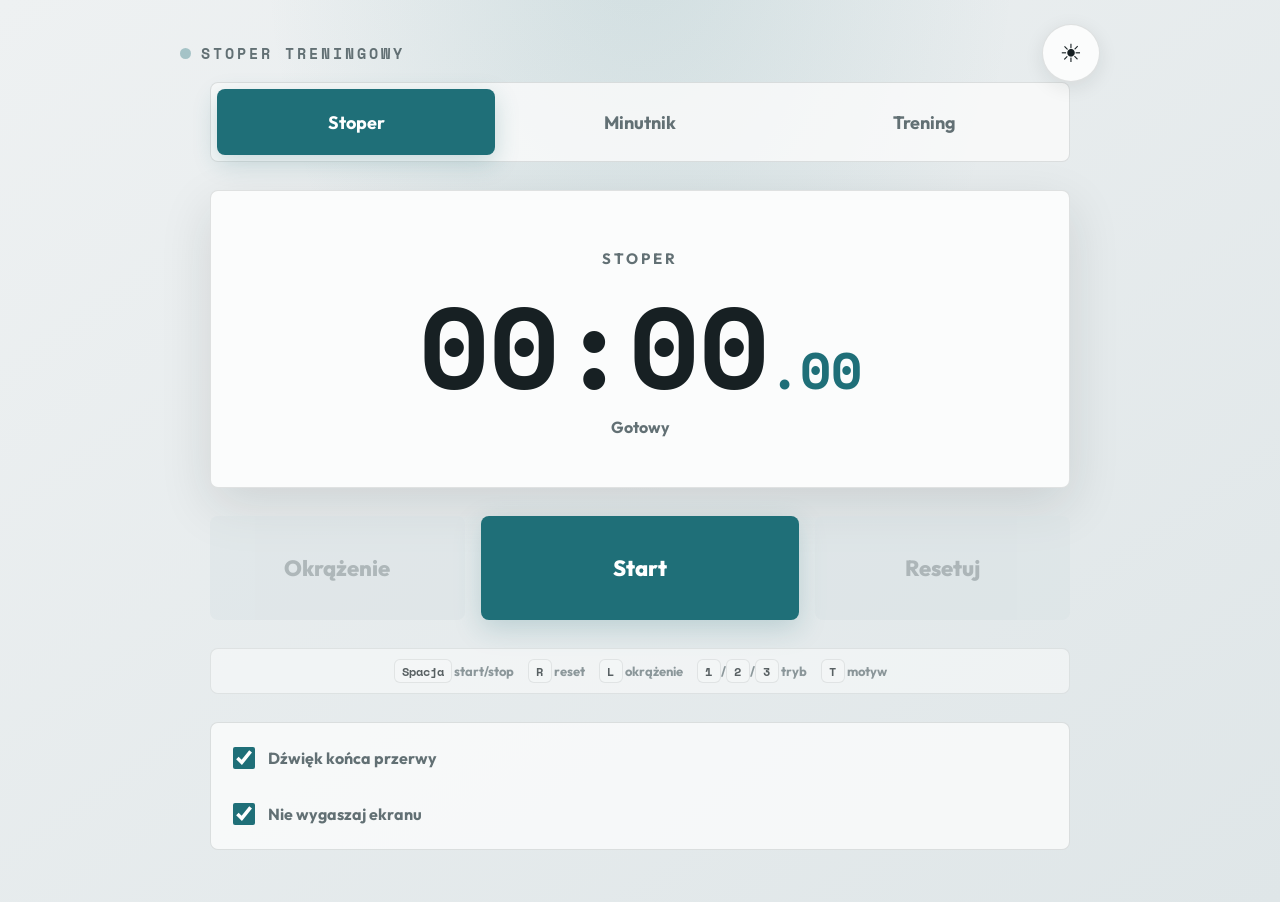
==== index.html @ 934e71f1 "tryb sekwencji-trening, nazwy skrotow" ====
<!doctype html>
<html lang="pl">
<head>
  <meta charset="utf-8">
  <meta name="viewport" content="width=device-width, initial-scale=1">
  <meta name="theme-color" content="#1f6f78">
  <meta name="description" content="Stoper, minutnik i prosty planer serii treningowych.">
  <title>Stoper treningowy</title>
  <link rel="manifest" href="manifest.webmanifest">
  <link rel="preconnect" href="https://fonts.googleapis.com">
  <link rel="preconnect" href="https://fonts.gstatic.com" crossorigin>
  <link href="https://fonts.googleapis.com/css2?family=Outfit:wght@400;500;600;700&family=Space+Mono:wght@400;700&display=swap" rel="stylesheet">
  <link rel="stylesheet" href="styles.css">
</head>
<body>
  <header class="topbar">
    <div class="brand">
      <span class="pulse-dot" id="pulseDot" aria-hidden="true"></span>
      <span>Stoper treningowy</span>
    </div>

    <button class="icon-button theme-toggle" id="themeToggle" type="button" aria-label="Przełącz motyw" aria-keyshortcuts="T" aria-pressed="false" title="Przełącz motyw (T)">
      <span class="theme-icon theme-icon-light" aria-hidden="true">☀</span>
      <span class="theme-icon theme-icon-dark" aria-hidden="true">☾</span>
    </button>
  </header>

  <main class="app" aria-live="polite">
    <section class="mode-switch" aria-label="Tryb pracy">
      <button class="mode-button active" id="stopwatchMode" type="button" aria-keyshortcuts="1" aria-pressed="true" title="Stoper (1)">Stoper</button>
      <button class="mode-button" id="timerMode" type="button" aria-keyshortcuts="2" aria-pressed="false" title="Minutnik (2)">Minutnik</button>
      <button class="mode-button" id="workoutMode" type="button" aria-keyshortcuts="3" aria-pressed="false" title="Trening (3)">Trening</button>
    </section>

    <section class="timer-panel" aria-label="Czas">
      <p class="mode-label" id="modeLabel">Stoper</p>
      <div class="timer-display" id="timerDisplay">00:00<span class="milliseconds">.00</span></div>
      <p class="status-text" id="statusText">Gotowy</p>
    </section>

    <section class="timer-settings" id="timerSettings" aria-label="Ustawienia minutnika" hidden>
      <div class="preset-row" aria-label="Szybkie czasy">
        <button class="preset-button" type="button" data-minutes="1">1 min</button>
        <button class="preset-button" type="button" data-minutes="2">2 min</button>
        <button class="preset-button" type="button" data-minutes="3">3 min</button>
        <button class="preset-button" type="button" data-minutes="5">5 min</button>
      </div>

      <label class="duration-field" for="durationInput">
        <span>Czas przerwy</span>
        <input id="durationInput" type="number" min="5" max="5999" step="5" value="90" inputmode="numeric">
        <span>sek.</span>
      </label>
    </section>

    <section class="workout-settings" id="workoutSettings" aria-label="Plan treningu" hidden>
      <div class="template-row" aria-label="Szablony ćwiczeń">
        <button class="preset-button" type="button" data-template="basic">Podstawowy</button>
        <button class="preset-button" type="button" data-template="core">Core</button>
        <button class="preset-button" type="button" data-template="mobility">Mobilność</button>
      </div>

      <div class="workout-grid">
        <label class="number-field" for="workDurationInput">
          <span>Praca</span>
          <input id="workDurationInput" type="number" min="5" max="1800" step="5" value="40" inputmode="numeric">
          <span>sek.</span>
        </label>
        <label class="number-field" for="restDurationInput">
          <span>Przerwa</span>
          <input id="restDurationInput" type="number" min="0" max="1800" step="5" value="20" inputmode="numeric">
          <span>sek.</span>
        </label>
        <label class="number-field" for="roundsInput">
          <span>Rundy</span>
          <input id="roundsInput" type="number" min="1" max="20" step="1" value="3" inputmode="numeric">
          <span>razy</span>
        </label>
      </div>

      <label class="exercise-field" for="exerciseNamesInput">
        <span>Ćwiczenia, każde w nowej linii</span>
        <textarea id="exerciseNamesInput" rows="4" spellcheck="false">Pompki
Przysiady
Plank</textarea>
      </label>
    </section>

    <section class="workout-overview" id="workoutOverview" aria-label="Przebieg treningu" hidden></section>

    <section class="controls" aria-label="Sterowanie">
      <button class="btn btn-secondary" id="btnLap" type="button" aria-keyshortcuts="L" title="Okrążenie (L)" disabled>Okrążenie</button>
      <button class="btn btn-primary" id="btnStartStop" type="button" aria-keyshortcuts="Space" title="Start / stop (Spacja)">Start</button>
      <button class="btn btn-secondary" id="btnReset" type="button" aria-keyshortcuts="R" title="Resetuj (R)" disabled>Resetuj</button>
    </section>

    <section class="shortcut-hints" aria-label="Skróty klawiszowe">
      <span><kbd>Spacja</kbd> start/stop</span>
      <span><kbd>R</kbd> reset</span>
      <span><kbd>L</kbd> okrążenie</span>
      <span><kbd>1</kbd>/<kbd>2</kbd>/<kbd>3</kbd> tryb</span>
      <span><kbd>T</kbd> motyw</span>
    </section>

    <section class="options" aria-label="Opcje">
      <label class="toggle-row">
        <input id="soundToggle" type="checkbox" checked>
        <span>Dźwięk końca przerwy</span>
      </label>
      <label class="toggle-row">
        <input id="wakeLockToggle" type="checkbox" checked>
        <span>Nie wygaszaj ekranu</span>
      </label>
    </section>

    <section class="laps-section" id="lapsSection" aria-label="Okrążenia"></section>
  </main>

  <script src="app.js" defer></script>
</body>
</html>
---- styles.css ----
:root {
  color-scheme: light;
  --bg-primary: #eef1f2;
  --bg-secondary: #dfe6e8;
  --bg-card: #fbfcfc;
  --text-primary: #172023;
  --text-secondary: #627074;
  --accent: #1f6f78;
  --accent-hover: #185b63;
  --accent-soft: rgba(31, 111, 120, 0.13);
  --accent-glow: rgba(31, 111, 120, 0.22);
  --border: rgba(23, 32, 35, 0.12);
  --shadow-md: 0 18px 52px rgba(23, 32, 35, 0.12);
  --shadow-sm: 0 5px 20px rgba(23, 32, 35, 0.09);
  --btn-secondary-bg: #d7e0e3;
  --btn-secondary-hover: #c6d4d8;
  --ok: #237351;
  --warning: #9b6a18;
  --focus: #72c7cf;
}

html.dark {
  color-scheme: dark;
  --bg-primary: #0d1113;
  --bg-secondary: #171e21;
  --bg-card: #1b2327;
  --text-primary: #edf4f5;
  --text-secondary: #9aa9ad;
  --accent: #57aeb7;
  --accent-hover: #72c7cf;
  --accent-soft: rgba(87, 174, 183, 0.12);
  --accent-glow: rgba(87, 174, 183, 0.22);
  --border: rgba(237, 244, 245, 0.12);
  --shadow-md: 0 22px 56px rgba(0, 0, 0, 0.38);
  --shadow-sm: 0 6px 22px rgba(0, 0, 0, 0.28);
  --btn-secondary-bg: #273237;
  --btn-secondary-hover: #334247;
  --ok: #78d5a2;
  --warning: #d6a44e;
  --focus: #9fe2e7;
}

* {
  box-sizing: border-box;
}

html {
  min-height: 100%;
}

body {
  min-height: 100vh;
  margin: 0;
  font-family: Outfit, system-ui, -apple-system, BlinkMacSystemFont, "Segoe UI", sans-serif;
  background:
    radial-gradient(ellipse at 50% -10%, var(--accent-soft), transparent 42%),
    linear-gradient(145deg, var(--bg-primary), var(--bg-secondary));
  color: var(--text-primary);
  display: grid;
  grid-template-rows: auto 1fr;
  padding: 24px;
}

button,
input,
textarea {
  font: inherit;
}

button {
  -webkit-tap-highlight-color: transparent;
}

button:focus-visible,
input:focus-visible,
textarea:focus-visible {
  outline: 4px solid var(--focus);
  outline-offset: 3px;
}

.topbar {
  width: min(100%, 920px);
  margin: 0 auto;
  display: flex;
  align-items: center;
  justify-content: space-between;
  gap: 16px;
}

.brand {
  display: flex;
  align-items: center;
  gap: 10px;
  color: var(--text-secondary);
  font-family: "Space Mono", monospace;
  font-size: 15px;
  font-weight: 700;
  letter-spacing: 3px;
  text-transform: uppercase;
}

.pulse-dot {
  width: 11px;
  height: 11px;
  border-radius: 50%;
  background: var(--accent);
  opacity: 0.35;
}

.pulse-dot.active {
  animation: pulse 1.1s ease-in-out infinite;
}

.icon-button {
  width: 58px;
  height: 58px;
  border: 1px solid var(--border);
  border-radius: 999px;
  background: var(--bg-card);
  color: var(--text-primary);
  box-shadow: var(--shadow-sm);
  cursor: pointer;
}

.theme-toggle {
  position: relative;
  display: grid;
  place-items: center;
}

.theme-icon {
  position: absolute;
  font-size: 25px;
  line-height: 1;
  transition: transform 0.2s ease, opacity 0.2s ease;
}

.theme-icon-dark,
html.dark .theme-icon-light {
  opacity: 0;
  transform: scale(0.7) rotate(-20deg);
}

html.dark .theme-icon-dark {
  opacity: 1;
  transform: scale(1) rotate(0deg);
}

.app {
  width: min(100%, 760px);
  margin: 0 auto;
  align-self: center;
  display: grid;
  gap: 24px;
}

.mode-switch {
  display: grid;
  grid-template-columns: repeat(3, 1fr);
  gap: 6px;
  padding: 6px;
  border: 1px solid var(--border);
  border-radius: 8px;
  background: color-mix(in srgb, var(--bg-card) 78%, transparent);
}

.mode-button,
.preset-button {
  border: 0;
  border-radius: 8px;
  min-height: 58px;
  background: transparent;
  color: var(--text-secondary);
  cursor: pointer;
  font-weight: 700;
}

.mode-button.active,
.preset-button.active {
  background: var(--accent);
  color: white;
  box-shadow: 0 8px 24px var(--accent-glow);
}

.timer-panel {
  background: var(--bg-card);
  border: 1px solid var(--border);
  border-radius: 8px;
  padding: 48px 36px 42px;
  text-align: center;
  box-shadow: var(--shadow-md);
}

.mode-label,
.status-text {
  margin: 0;
  color: var(--text-secondary);
  font-weight: 700;
}

.mode-label {
  font-size: 15px;
  letter-spacing: 3px;
  text-transform: uppercase;
}

.timer-display {
  margin: 20px 0 14px;
  font-family: "Space Mono", ui-monospace, SFMono-Regular, Consolas, monospace;
  font-size: clamp(70px, 12vw, 132px);
  font-weight: 700;
  line-height: 1;
  letter-spacing: 0;
  user-select: none;
}

.timer-display.warning {
  color: var(--warning);
}

.timer-display.done {
  color: var(--ok);
}

.milliseconds {
  color: var(--accent);
  font-size: 0.44em;
}

.timer-settings {
  display: grid;
  gap: 14px;
}

.timer-settings[hidden],
.workout-settings[hidden],
.workout-overview[hidden] {
  display: none;
}

.preset-row,
.template-row {
  display: grid;
  grid-template-columns: repeat(4, 1fr);
  gap: 12px;
}

.template-row {
  grid-template-columns: repeat(3, 1fr);
}

.preset-button {
  border: 1px solid var(--border);
  background: var(--bg-card);
}

.duration-field,
.number-field,
.exercise-field,
.options,
.shortcut-hints,
.workout-overview {
  border: 1px solid var(--border);
  border-radius: 8px;
  background: color-mix(in srgb, var(--bg-card) 82%, transparent);
}

.duration-field,
.number-field {
  min-height: 76px;
  padding: 14px 18px;
  display: grid;
  grid-template-columns: 1fr 112px auto;
  gap: 16px;
  align-items: center;
  color: var(--text-secondary);
  font-weight: 700;
}

.duration-field input,
.number-field input,
.exercise-field textarea {
  width: 100%;
  border: 1px solid var(--border);
  border-radius: 8px;
  background: var(--bg-card);
  color: var(--text-primary);
  padding: 12px 12px;
}

.duration-field input,
.number-field input {
  text-align: center;
  font-family: "Space Mono", monospace;
}

.workout-settings {
  display: grid;
  gap: 14px;
}

.workout-grid {
  display: grid;
  grid-template-columns: repeat(3, 1fr);
  gap: 12px;
}

.number-field {
  grid-template-columns: 1fr 78px auto;
}

.exercise-field {
  display: grid;
  gap: 10px;
  padding: 14px 18px;
  color: var(--text-secondary);
  font-weight: 700;
}

.exercise-field textarea {
  min-height: 128px;
  resize: vertical;
  color: var(--text-primary);
  background: var(--bg-card);
}

.workout-overview {
  padding: 14px;
  display: grid;
  gap: 12px;
}

.workout-summary {
  display: flex;
  justify-content: space-between;
  gap: 10px;
  color: var(--text-secondary);
  font-size: 13px;
  font-weight: 800;
  letter-spacing: 1px;
  text-transform: uppercase;
}

.current-step {
  min-height: 58px;
  display: grid;
  place-items: center;
  border-radius: 8px;
  background: var(--accent);
  color: white;
  font-size: 22px;
  font-weight: 800;
  text-align: center;
}

.current-step.rest {
  background: var(--btn-secondary-bg);
  color: var(--text-primary);
}

.step-list {
  display: flex;
  flex-wrap: wrap;
  gap: 8px;
}

.step-pill {
  max-width: 100%;
  border: 1px solid var(--border);
  border-radius: 999px;
  padding: 7px 11px;
  color: var(--text-secondary);
  font-size: 13px;
  font-weight: 700;
  white-space: nowrap;
  overflow: hidden;
  text-overflow: ellipsis;
}

.step-pill.active {
  border-color: transparent;
  background: var(--accent);
  color: white;
}

.step-pill.done {
  opacity: 0.52;
  text-decoration: line-through;
}

.controls {
  display: grid;
  grid-template-columns: 1fr 1.25fr 1fr;
  gap: 16px;
}

.btn {
  min-height: 86px;
  border: 0;
  border-radius: 8px;
  padding: 0 24px;
  cursor: pointer;
  font-weight: 800;
  font-size: 19px;
  transition: transform 0.16s ease, background 0.16s ease, opacity 0.16s ease;
}

.btn:hover:not(:disabled) {
  transform: translateY(-1px);
}

.btn:active:not(:disabled) {
  transform: translateY(0);
}

.btn:disabled {
  cursor: not-allowed;
  opacity: 0.42;
}

.btn-primary {
  background: var(--accent);
  color: white;
  box-shadow: 0 8px 28px var(--accent-glow);
}

.btn-primary:hover:not(:disabled) {
  background: var(--accent-hover);
}

.btn-primary.running {
  background: var(--text-primary);
  color: var(--bg-card);
}

.btn-secondary {
  background: var(--btn-secondary-bg);
  color: var(--text-secondary);
}

.btn-secondary:hover:not(:disabled) {
  background: var(--btn-secondary-hover);
  color: var(--text-primary);
}

.options {
  padding: 8px 18px;
  display: grid;
  gap: 2px;
}

.shortcut-hints {
  padding: 10px 14px;
  display: flex;
  flex-wrap: wrap;
  justify-content: center;
  gap: 8px 14px;
  color: var(--text-secondary);
  font-size: 13px;
  font-weight: 700;
  opacity: 0.68;
}

kbd {
  display: inline-grid;
  place-items: center;
  min-width: 24px;
  min-height: 24px;
  padding: 0 7px;
  border: 1px solid var(--border);
  border-radius: 6px;
  background: var(--bg-card);
  color: var(--text-primary);
  font-family: "Space Mono", monospace;
  font-size: 12px;
  font-weight: 700;
}

.toggle-row {
  min-height: 54px;
  display: flex;
  align-items: center;
  gap: 10px;
  color: var(--text-secondary);
  font-weight: 700;
}

.toggle-row input {
  width: 22px;
  height: 22px;
  accent-color: var(--accent);
}

.laps-section {
  max-height: 300px;
  overflow-y: auto;
  display: grid;
  gap: 7px;
  scrollbar-width: thin;
}

.lap-item {
  display: grid;
  grid-template-columns: 64px 1fr 1fr;
  gap: 12px;
  align-items: center;
  padding: 16px 18px;
  border: 1px solid var(--border);
  border-radius: 8px;
  background: color-mix(in srgb, var(--bg-card) 76%, transparent);
  animation: fade-up 0.22s ease;
}

.lap-number,
.lap-time,
.lap-diff {
  font-family: "Space Mono", monospace;
}

.lap-number {
  color: var(--accent);
  font-size: 14px;
  font-weight: 700;
}

.lap-time {
  justify-self: end;
}

.lap-diff {
  justify-self: center;
  color: var(--text-secondary);
  font-size: 14px;
}

@media (min-width: 900px) {
  .app {
    width: min(100%, 860px);
    gap: 28px;
  }

  .timer-panel {
    padding: 58px 48px 50px;
  }

  .timer-display {
    font-size: clamp(96px, 9vw, 150px);
  }

  .mode-button,
  .preset-button {
    min-height: 66px;
    font-size: 18px;
  }

  .btn {
    min-height: 104px;
    font-size: 22px;
  }
}

@keyframes pulse {
  0%, 100% {
    opacity: 0.35;
    transform: scale(0.9);
  }
  50% {
    opacity: 1;
    transform: scale(1.15);
  }
}

@keyframes fade-up {
  from {
    opacity: 0;
    transform: translateY(-6px);
  }
  to {
    opacity: 1;
    transform: translateY(0);
  }
}

@media (max-width: 520px) {
  body {
    padding: 16px;
  }

  .brand {
    max-width: 260px;
    font-size: 12px;
    letter-spacing: 2px;
  }

  .app {
    align-self: start;
    margin-top: 28px;
    gap: 18px;
  }

  .timer-panel {
    padding: 34px 20px 30px;
  }

  .timer-display {
    font-size: clamp(52px, 17vw, 76px);
  }

  .mode-button,
  .preset-button {
    min-height: 50px;
  }

  .controls {
    grid-template-columns: 1fr 1fr;
  }

  .btn {
    min-height: 72px;
    font-size: 18px;
  }

  .btn-primary {
    grid-column: 1 / -1;
    grid-row: 1;
  }

  .preset-row,
  .template-row,
  .workout-grid {
    grid-template-columns: repeat(2, 1fr);
  }

  .duration-field,
  .number-field {
    grid-template-columns: 1fr 78px auto;
  }

  .exercise-field,
  .workout-overview {
    padding: 12px;
  }

  .current-step {
    min-height: 50px;
    font-size: 19px;
  }

  .shortcut-hints {
    justify-content: flex-start;
    font-size: 12px;
  }

  .lap-item {
    grid-template-columns: 52px 1fr;
  }

  .lap-time {
    grid-column: 2;
  }

  .lap-diff {
    grid-column: 2;
    justify-self: end;
  }
}
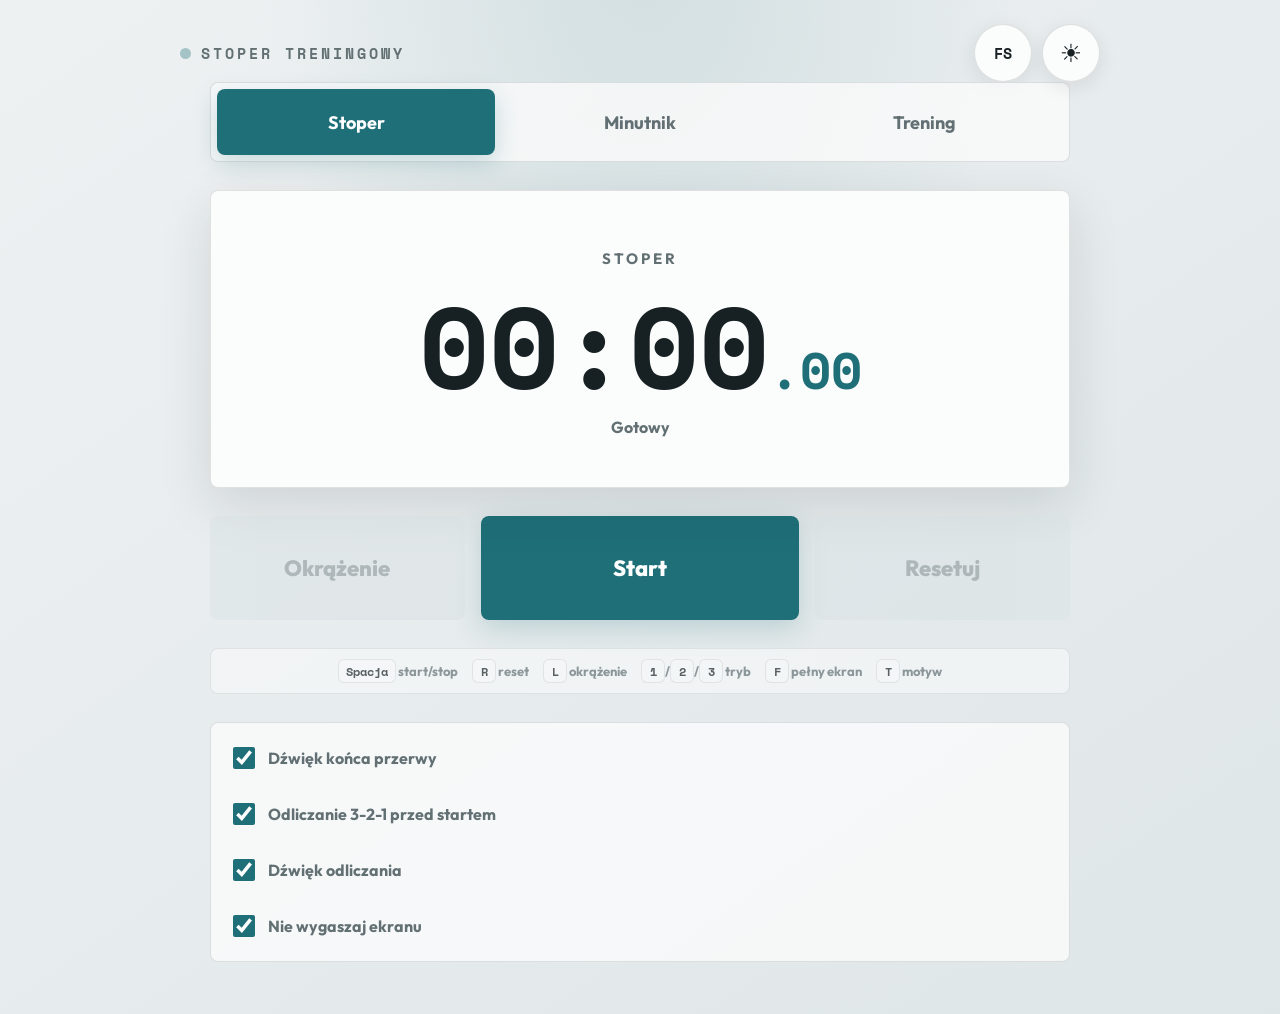
==== commit aecfcab2: "fullscreen, 3-2-1 odliczanie" ====
--- a/index.html
+++ b/index.html
@@ -19,10 +19,13 @@
       <span>Stoper treningowy</span>
     </div>
 
-    <button class="icon-button theme-toggle" id="themeToggle" type="button" aria-label="Przełącz motyw" aria-keyshortcuts="T" aria-pressed="false" title="Przełącz motyw (T)">
-      <span class="theme-icon theme-icon-light" aria-hidden="true">☀</span>
-      <span class="theme-icon theme-icon-dark" aria-hidden="true">☾</span>
-    </button>
+    <div class="topbar-actions">
+      <button class="icon-button fullscreen-toggle" id="fullscreenToggle" type="button" aria-label="Przełącz pełny ekran" aria-keyshortcuts="F" aria-pressed="false" title="Pełny ekran (F)">FS</button>
+      <button class="icon-button theme-toggle" id="themeToggle" type="button" aria-label="Przełącz motyw" aria-keyshortcuts="T" aria-pressed="false" title="Przełącz motyw (T)">
+        <span class="theme-icon theme-icon-light" aria-hidden="true">☀</span>
+        <span class="theme-icon theme-icon-dark" aria-hidden="true">☾</span>
+      </button>
+    </div>
   </header>
 
   <main class="app" aria-live="polite">
@@ -36,6 +39,9 @@
       <p class="mode-label" id="modeLabel">Stoper</p>
       <div class="timer-display" id="timerDisplay">00:00<span class="milliseconds">.00</span></div>
       <p class="status-text" id="statusText">Gotowy</p>
+      <div class="countdown-overlay" id="countdownOverlay" hidden>
+        <span id="countdownValue">3</span>
+      </div>
     </section>
 
     <section class="timer-settings" id="timerSettings" aria-label="Ustawienia minutnika" hidden>
@@ -99,6 +105,7 @@
       <span><kbd>R</kbd> reset</span>
       <span><kbd>L</kbd> okrążenie</span>
       <span><kbd>1</kbd>/<kbd>2</kbd>/<kbd>3</kbd> tryb</span>
+      <span><kbd>F</kbd> pełny ekran</span>
       <span><kbd>T</kbd> motyw</span>
     </section>
 
@@ -106,6 +113,14 @@
       <label class="toggle-row">
         <input id="soundToggle" type="checkbox" checked>
         <span>Dźwięk końca przerwy</span>
+      </label>
+      <label class="toggle-row">
+        <input id="countdownToggle" type="checkbox" checked>
+        <span>Odliczanie 3-2-1 przed startem</span>
+      </label>
+      <label class="toggle-row">
+        <input id="countdownSoundToggle" type="checkbox" checked>
+        <span>Dźwięk odliczania</span>
       </label>
       <label class="toggle-row">
         <input id="wakeLockToggle" type="checkbox" checked>
--- a/styles.css
+++ b/styles.css
@@ -87,6 +87,12 @@
   gap: 16px;
 }
 
+.topbar-actions {
+  display: flex;
+  align-items: center;
+  gap: 10px;
+}
+
 .brand {
   display: flex;
   align-items: center;
@@ -128,6 +134,12 @@
   place-items: center;
 }
 
+.fullscreen-toggle {
+  font-family: "Space Mono", monospace;
+  font-size: 15px;
+  font-weight: 700;
+}
+
 .theme-icon {
   position: absolute;
   font-size: 25px;
@@ -183,12 +195,40 @@
 }
 
 .timer-panel {
+  position: relative;
   background: var(--bg-card);
   border: 1px solid var(--border);
   border-radius: 8px;
   padding: 48px 36px 42px;
   text-align: center;
   box-shadow: var(--shadow-md);
+}
+
+.countdown-overlay {
+  position: absolute;
+  inset: 0;
+  z-index: 3;
+  display: grid;
+  place-items: center;
+  border-radius: inherit;
+  background: color-mix(in srgb, var(--bg-card) 86%, transparent);
+  backdrop-filter: blur(4px);
+}
+
+.countdown-overlay[hidden] {
+  display: none;
+}
+
+.countdown-overlay span {
+  font-family: "Space Mono", ui-monospace, SFMono-Regular, Consolas, monospace;
+  font-size: clamp(140px, 22vw, 280px);
+  font-weight: 700;
+  line-height: 1;
+  color: var(--accent);
+}
+
+.countdown-overlay.pop span {
+  animation: countdown-pop 0.34s ease;
 }
 
 .mode-label,
@@ -325,9 +365,9 @@
 }
 
 .workout-overview {
-  padding: 14px;
-  display: grid;
-  gap: 12px;
+  padding: 18px;
+  display: grid;
+  gap: 14px;
 }
 
 .workout-summary {
@@ -342,15 +382,30 @@
 }
 
 .current-step {
-  min-height: 58px;
-  display: grid;
+  min-height: clamp(180px, 24vh, 300px);
+  padding: 20px;
+  display: grid;
+  gap: 10px;
   place-items: center;
   border-radius: 8px;
   background: var(--accent);
   color: white;
-  font-size: 22px;
   font-weight: 800;
   text-align: center;
+}
+
+.current-step-title {
+  max-width: 100%;
+  font-size: clamp(72px, 10vw, 150px);
+  line-height: 0.95;
+  overflow-wrap: anywhere;
+  text-wrap: balance;
+}
+
+.current-step-detail {
+  color: color-mix(in srgb, currentColor 78%, transparent);
+  font-size: clamp(18px, 2vw, 28px);
+  line-height: 1.1;
 }
 
 .current-step.rest {
@@ -557,6 +612,15 @@
     min-height: 104px;
     font-size: 22px;
   }
+
+  .current-step {
+    min-height: clamp(240px, 28vh, 380px);
+    padding: 28px;
+  }
+
+  .current-step-title {
+    font-size: clamp(104px, 8.5vw, 168px);
+  }
 }
 
 @keyframes pulse {
@@ -581,6 +645,26 @@
   }
 }
 
+@keyframes countdown-pop {
+  from {
+    opacity: 0;
+    transform: scale(0.78);
+  }
+  to {
+    opacity: 1;
+    transform: scale(1);
+  }
+}
+
+:fullscreen body,
+body:fullscreen {
+  background: linear-gradient(145deg, var(--bg-primary), var(--bg-secondary));
+}
+
+:fullscreen .app {
+  align-self: center;
+}
+
 @media (max-width: 520px) {
   body {
     padding: 16px;
@@ -592,6 +676,11 @@
     letter-spacing: 2px;
   }
 
+  .icon-button {
+    width: 52px;
+    height: 52px;
+  }
+
   .app {
     align-self: start;
     margin-top: 28px;
@@ -606,6 +695,10 @@
     font-size: clamp(52px, 17vw, 76px);
   }
 
+  .countdown-overlay span {
+    font-size: clamp(120px, 42vw, 210px);
+  }
+
   .mode-button,
   .preset-button {
     min-height: 50px;
@@ -642,8 +735,16 @@
   }
 
   .current-step {
-    min-height: 50px;
-    font-size: 19px;
+    min-height: clamp(150px, 26vh, 240px);
+    padding: 16px 12px;
+  }
+
+  .current-step-title {
+    font-size: clamp(46px, 15vw, 78px);
+  }
+
+  .current-step-detail {
+    font-size: clamp(15px, 4vw, 20px);
   }
 
   .shortcut-hints {
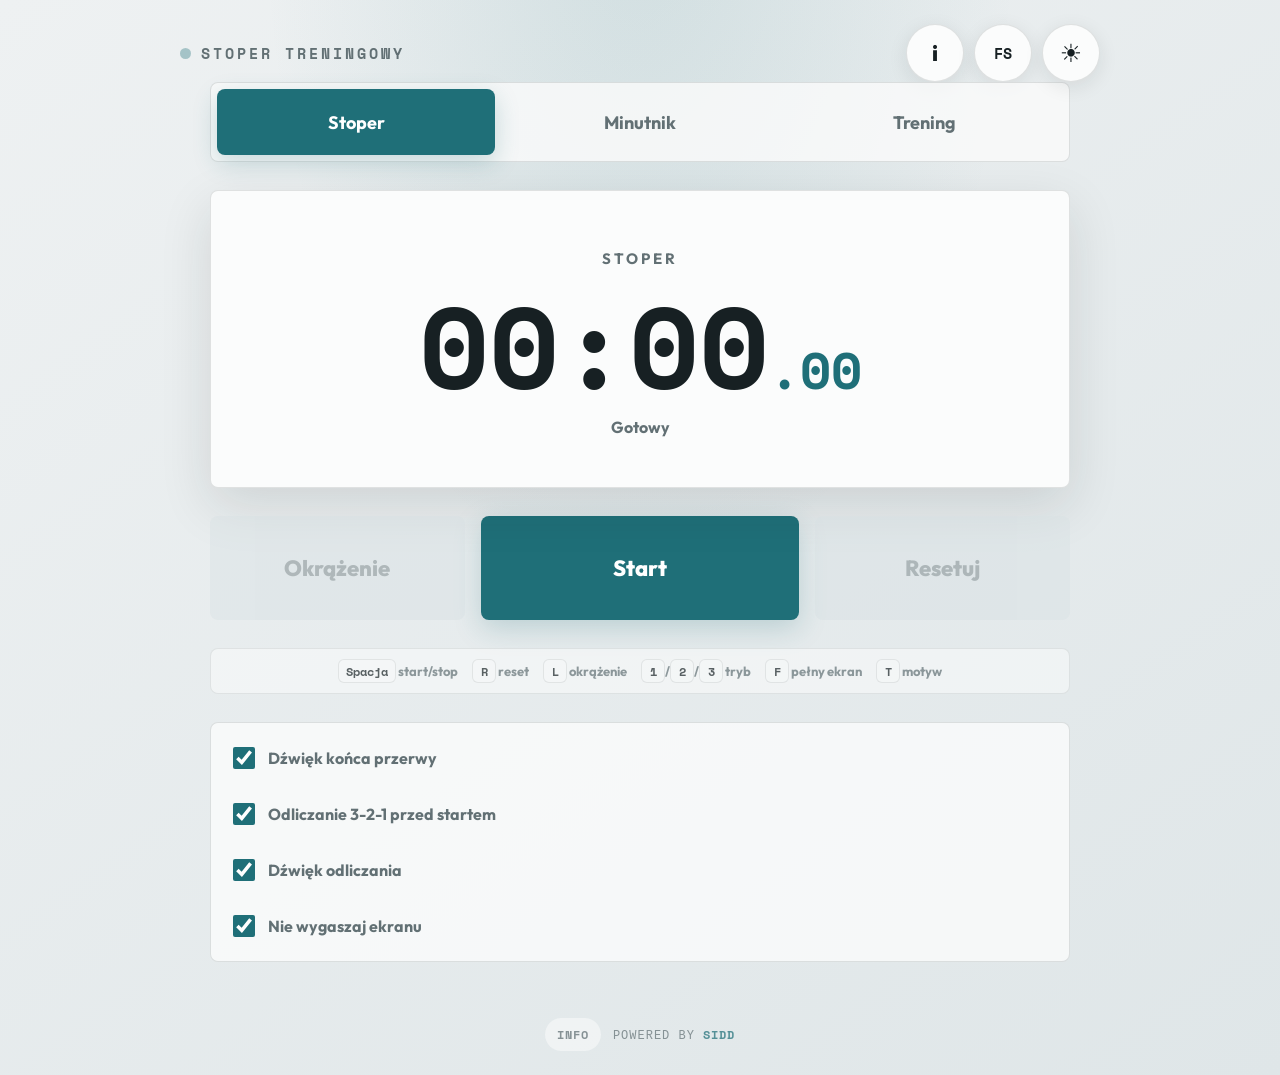
==== commit f0c6876e: "readme, autor info" ====
--- a/index.html
+++ b/index.html
@@ -20,6 +20,7 @@
     </div>
 
     <div class="topbar-actions">
+      <button class="icon-button info-toggle" id="infoToggle" type="button" aria-label="Pokaż informacje o aplikacji" title="Info">i</button>
       <button class="icon-button fullscreen-toggle" id="fullscreenToggle" type="button" aria-label="Przełącz pełny ekran" aria-keyshortcuts="F" aria-pressed="false" title="Pełny ekran (F)">FS</button>
       <button class="icon-button theme-toggle" id="themeToggle" type="button" aria-label="Przełącz motyw" aria-keyshortcuts="T" aria-pressed="false" title="Przełącz motyw (T)">
         <span class="theme-icon theme-icon-light" aria-hidden="true">☀</span>
@@ -129,7 +130,53 @@
     </section>
 
     <section class="laps-section" id="lapsSection" aria-label="Okrążenia"></section>
+
+    <footer class="app-footer">
+      <button class="text-link" id="footerInfoToggle" type="button">Info</button>
+      <span>powered by <strong>Sidd</strong></span>
+    </footer>
   </main>
+
+  <dialog class="info-dialog" id="infoDialog" aria-labelledby="infoTitle">
+    <div class="info-panel">
+      <div class="info-header">
+        <div>
+          <p class="info-kicker">powered by Sidd</p>
+          <h2 id="infoTitle">Co możesz tu robić?</h2>
+        </div>
+        <button class="icon-button info-close" id="infoClose" type="button" aria-label="Zamknij informacje">×</button>
+      </div>
+
+      <div class="info-grid">
+        <section>
+          <h3>Pomiar czasu</h3>
+          <ul>
+            <li>Uruchamiaj stoper z okrążeniami.</li>
+            <li>Mierz krótkie przerwy minutnikiem.</li>
+            <li>Korzystaj ze skrótów klawiszowych na PC.</li>
+          </ul>
+        </section>
+
+        <section>
+          <h3>Trening</h3>
+          <ul>
+            <li>Wpisuj własne ćwiczenia, każde w nowej linii.</li>
+            <li>Ustaw czas pracy, przerwy i liczbę rund.</li>
+            <li>Czytaj aktualne ćwiczenie z daleka od monitora.</li>
+          </ul>
+        </section>
+
+        <section>
+          <h3>Wygoda</h3>
+          <ul>
+            <li>Włącz pełny ekran na PC lub telefonie.</li>
+            <li>Używaj odliczania 3-2-1 przed startem.</li>
+            <li>Zablokuj wygaszanie ekranu, jeśli przeglądarka to wspiera.</li>
+          </ul>
+        </section>
+      </div>
+    </div>
+  </dialog>
 
   <script src="app.js" defer></script>
 </body>
--- a/styles.css
+++ b/styles.css
@@ -140,6 +140,12 @@
   font-weight: 700;
 }
 
+.info-toggle,
+.info-close {
+  font-size: 22px;
+  font-weight: 800;
+}
+
 .theme-icon {
   position: absolute;
   font-size: 25px;
@@ -554,6 +560,119 @@
   scrollbar-width: thin;
 }
 
+.app-footer {
+  display: flex;
+  align-items: center;
+  justify-content: center;
+  gap: 12px;
+  color: var(--text-secondary);
+  font-family: "Space Mono", monospace;
+  font-size: 12px;
+  letter-spacing: 1px;
+  opacity: 0.72;
+  text-transform: uppercase;
+}
+
+.app-footer strong {
+  color: var(--accent);
+}
+
+.text-link {
+  border: 0;
+  border-radius: 999px;
+  padding: 8px 12px;
+  background: color-mix(in srgb, var(--bg-card) 74%, transparent);
+  color: var(--text-secondary);
+  cursor: pointer;
+  font-size: 12px;
+  font-weight: 800;
+  letter-spacing: 1px;
+  text-transform: uppercase;
+}
+
+.text-link:hover {
+  color: var(--text-primary);
+}
+
+.info-dialog {
+  width: min(92vw, 720px);
+  border: 0;
+  border-radius: 8px;
+  padding: 0;
+  background: transparent;
+  color: var(--text-primary);
+}
+
+.info-dialog::backdrop {
+  background: rgba(5, 9, 11, 0.62);
+  backdrop-filter: blur(4px);
+}
+
+.info-panel {
+  border: 1px solid var(--border);
+  border-radius: 8px;
+  background: var(--bg-card);
+  box-shadow: var(--shadow-md);
+  padding: 24px;
+}
+
+.info-header {
+  display: flex;
+  align-items: flex-start;
+  justify-content: space-between;
+  gap: 18px;
+  margin-bottom: 18px;
+}
+
+.info-kicker {
+  margin: 0 0 6px;
+  color: var(--accent);
+  font-family: "Space Mono", monospace;
+  font-size: 12px;
+  font-weight: 700;
+  letter-spacing: 2px;
+  text-transform: uppercase;
+}
+
+.info-header h2 {
+  margin: 0;
+  font-size: clamp(28px, 5vw, 44px);
+  line-height: 1;
+}
+
+.info-close {
+  flex: 0 0 auto;
+}
+
+.info-grid {
+  display: grid;
+  grid-template-columns: repeat(3, 1fr);
+  gap: 14px;
+}
+
+.info-grid section {
+  border: 1px solid var(--border);
+  border-radius: 8px;
+  padding: 16px;
+  background: color-mix(in srgb, var(--bg-secondary) 32%, transparent);
+}
+
+.info-grid h3 {
+  margin: 0 0 10px;
+  color: var(--accent);
+  font-size: 17px;
+}
+
+.info-grid ul {
+  margin: 0;
+  padding-left: 18px;
+  color: var(--text-secondary);
+}
+
+.info-grid li + li {
+  margin-top: 8px;
+}
+
 .lap-item {
   display: grid;
   grid-template-columns: 64px 1fr 1fr;
@@ -681,6 +800,10 @@
     height: 52px;
   }
 
+  .topbar-actions {
+    gap: 8px;
+  }
+
   .app {
     align-self: start;
     margin-top: 28px;
@@ -752,6 +875,19 @@
     font-size: 12px;
   }
 
+  .app-footer {
+    flex-direction: column;
+    gap: 6px;
+  }
+
+  .info-panel {
+    padding: 18px;
+  }
+
+  .info-grid {
+    grid-template-columns: 1fr;
+  }
+
   .lap-item {
     grid-template-columns: 52px 1fr;
   }
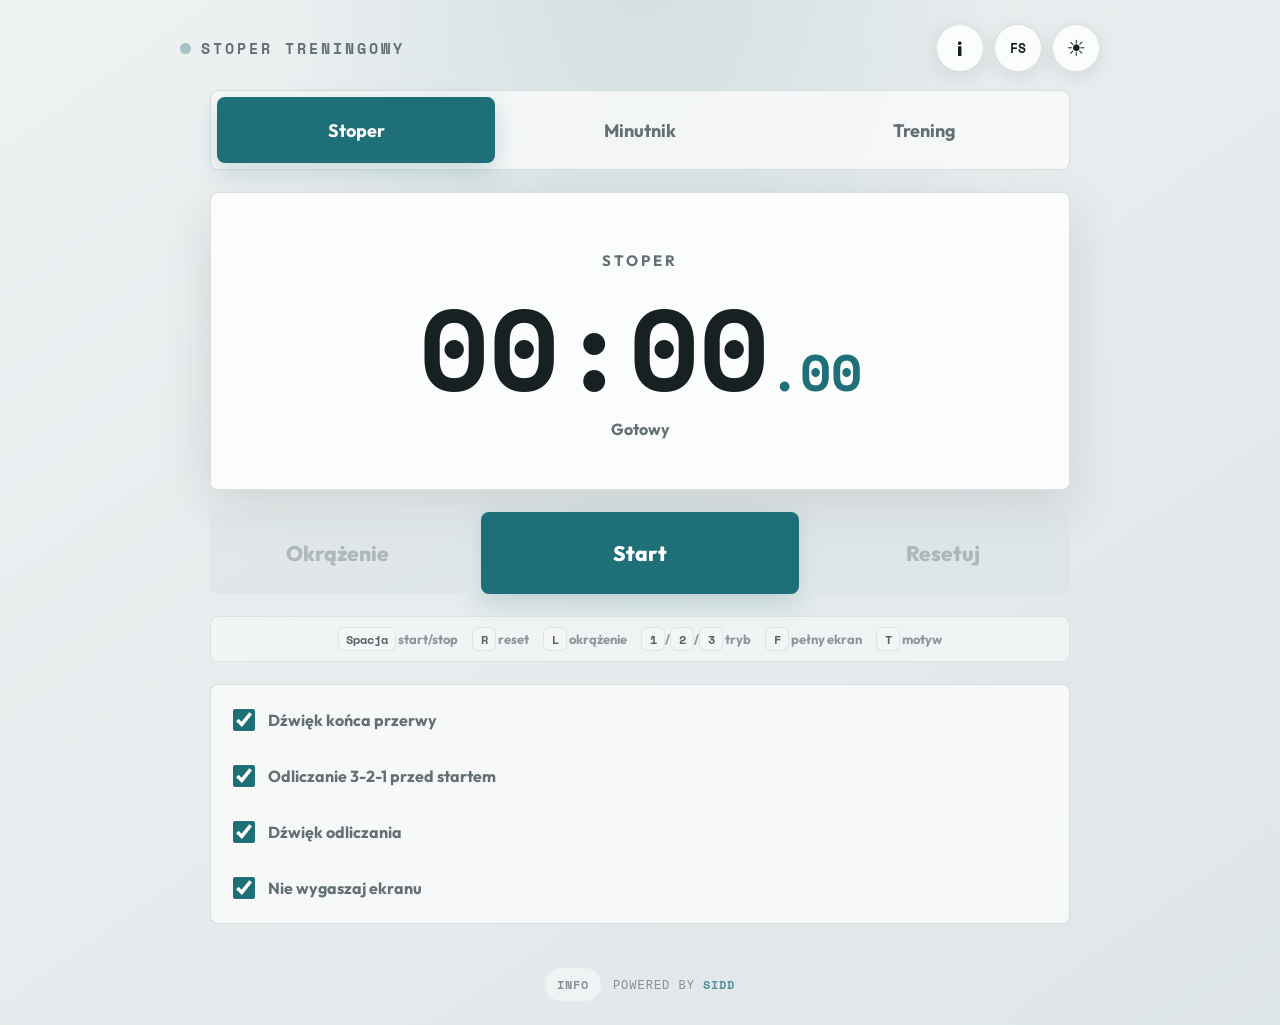
==== commit 263015c4: "poprawka interfejsu, dodwanie innych sekwencji w trybie trening" ====
--- a/index.html
+++ b/index.html
@@ -36,13 +36,23 @@
       <button class="mode-button" id="workoutMode" type="button" aria-keyshortcuts="3" aria-pressed="false" title="Trening (3)">Trening</button>
     </section>
 
-    <section class="timer-panel" aria-label="Czas">
+    <section class="timer-panel" id="timerPanel" aria-label="Czas">
       <p class="mode-label" id="modeLabel">Stoper</p>
+      <div class="workout-focus" id="workoutFocus" hidden>
+        <span class="workout-focus-title" id="workoutFocusTitle">Plan</span>
+        <span class="workout-focus-detail" id="workoutFocusDetail">Gotowy</span>
+      </div>
       <div class="timer-display" id="timerDisplay">00:00<span class="milliseconds">.00</span></div>
       <p class="status-text" id="statusText">Gotowy</p>
       <div class="countdown-overlay" id="countdownOverlay" hidden>
         <span id="countdownValue">3</span>
       </div>
+    </section>
+
+    <section class="controls" aria-label="Sterowanie">
+      <button class="btn btn-secondary" id="btnLap" type="button" aria-keyshortcuts="L" title="Okr&#261;&#380;enie (L)" disabled>Okr&#261;&#380;enie</button>
+      <button class="btn btn-primary" id="btnStartStop" type="button" aria-keyshortcuts="Space" title="Start / stop (Spacja)">Start</button>
+      <button class="btn btn-secondary" id="btnReset" type="button" aria-keyshortcuts="R" title="Resetuj (R)" disabled>Resetuj</button>
     </section>
 
     <section class="timer-settings" id="timerSettings" aria-label="Ustawienia minutnika" hidden>
@@ -79,14 +89,14 @@
           <span>sek.</span>
         </label>
         <label class="number-field" for="roundsInput">
-          <span>Rundy</span>
+          <span>Rundy/serie</span>
           <input id="roundsInput" type="number" min="1" max="20" step="1" value="3" inputmode="numeric">
           <span>razy</span>
         </label>
       </div>
 
       <label class="exercise-field" for="exerciseNamesInput">
-        <span>Ćwiczenia, każde w nowej linii</span>
+        <span>Ćwiczenia: osobno w liniach albo sekwencje po średniku</span>
         <textarea id="exerciseNamesInput" rows="4" spellcheck="false">Pompki
 Przysiady
 Plank</textarea>
@@ -94,12 +104,6 @@
     </section>
 
     <section class="workout-overview" id="workoutOverview" aria-label="Przebieg treningu" hidden></section>
-
-    <section class="controls" aria-label="Sterowanie">
-      <button class="btn btn-secondary" id="btnLap" type="button" aria-keyshortcuts="L" title="Okrążenie (L)" disabled>Okrążenie</button>
-      <button class="btn btn-primary" id="btnStartStop" type="button" aria-keyshortcuts="Space" title="Start / stop (Spacja)">Start</button>
-      <button class="btn btn-secondary" id="btnReset" type="button" aria-keyshortcuts="R" title="Resetuj (R)" disabled>Resetuj</button>
-    </section>
 
     <section class="shortcut-hints" aria-label="Skróty klawiszowe">
       <span><kbd>Spacja</kbd> start/stop</span>
--- a/styles.css
+++ b/styles.css
@@ -58,6 +58,7 @@
   color: var(--text-primary);
   display: grid;
   grid-template-rows: auto 1fr;
+  row-gap: 18px;
   padding: 24px;
 }
 
@@ -118,8 +119,8 @@
 }
 
 .icon-button {
-  width: 58px;
-  height: 58px;
+  width: 48px;
+  height: 48px;
   border: 1px solid var(--border);
   border-radius: 999px;
   background: var(--bg-card);
@@ -136,19 +137,19 @@
 
 .fullscreen-toggle {
   font-family: "Space Mono", monospace;
-  font-size: 15px;
+  font-size: 13px;
   font-weight: 700;
 }
 
 .info-toggle,
 .info-close {
-  font-size: 22px;
+  font-size: 20px;
   font-weight: 800;
 }
 
 .theme-icon {
   position: absolute;
-  font-size: 25px;
+  font-size: 22px;
   line-height: 1;
   transition: transform 0.2s ease, opacity 0.2s ease;
 }
@@ -167,7 +168,7 @@
 .app {
   width: min(100%, 760px);
   margin: 0 auto;
-  align-self: center;
+  align-self: start;
   display: grid;
   gap: 24px;
 }
@@ -210,6 +211,45 @@
   box-shadow: var(--shadow-md);
 }
 
+.timer-panel.workout-timer {
+  padding-top: clamp(28px, 5vw, 48px);
+}
+
+.workout-focus {
+  max-width: 100%;
+  margin: 16px auto 0;
+  display: grid;
+  gap: 8px;
+  place-items: center;
+  color: var(--text-primary);
+}
+
+.workout-focus[hidden] {
+  display: none;
+}
+
+.workout-focus-title {
+  max-width: 100%;
+  color: var(--accent);
+  font-size: clamp(40px, 8vw, 86px);
+  font-weight: 800;
+  line-height: 0.98;
+  overflow-wrap: anywhere;
+  text-wrap: balance;
+}
+
+.workout-focus-detail {
+  max-width: 100%;
+  color: var(--text-secondary);
+  font-size: clamp(16px, 2vw, 24px);
+  font-weight: 800;
+  line-height: 1.15;
+}
+
+.workout-focus.rest .workout-focus-title {
+  color: var(--text-secondary);
+}
+
 .countdown-overlay {
   position: absolute;
   inset: 0;
@@ -258,6 +298,10 @@
   line-height: 1;
   letter-spacing: 0;
   user-select: none;
+}
+
+.workout-timer .timer-display {
+  margin-top: 16px;
 }
 
 .timer-display.warning {
@@ -400,6 +444,10 @@
   text-align: center;
 }
 
+.workout-overview .current-step {
+  display: none;
+}
+
 .current-step-title {
   max-width: 100%;
   font-size: clamp(72px, 10vw, 150px);
@@ -450,13 +498,21 @@
 }
 
 .controls {
+  position: sticky;
+  bottom: 14px;
+  z-index: 2;
   display: grid;
   grid-template-columns: 1fr 1.25fr 1fr;
   gap: 16px;
 }
 
+body[data-mode="timer"] .controls,
+body[data-mode="workout"] .controls {
+  grid-template-columns: 1.25fr 1fr;
+}
+
 .btn {
-  min-height: 86px;
+  min-height: 76px;
   border: 0;
   border-radius: 8px;
   padding: 0 24px;
@@ -710,7 +766,7 @@
 @media (min-width: 900px) {
   .app {
     width: min(100%, 860px);
-    gap: 28px;
+    gap: 22px;
   }
 
   .timer-panel {
@@ -728,8 +784,8 @@
   }
 
   .btn {
-    min-height: 104px;
-    font-size: 22px;
+    min-height: 82px;
+    font-size: 21px;
   }
 
   .current-step {
@@ -796,8 +852,8 @@
   }
 
   .icon-button {
-    width: 52px;
-    height: 52px;
+    width: 44px;
+    height: 44px;
   }
 
   .topbar-actions {
@@ -818,6 +874,19 @@
     font-size: clamp(52px, 17vw, 76px);
   }
 
+  .workout-focus {
+    margin-top: 12px;
+    gap: 6px;
+  }
+
+  .workout-focus-title {
+    font-size: clamp(34px, 13vw, 58px);
+  }
+
+  .workout-focus-detail {
+    font-size: clamp(14px, 4vw, 18px);
+  }
+
   .countdown-overlay span {
     font-size: clamp(120px, 42vw, 210px);
   }
@@ -829,6 +898,7 @@
 
   .controls {
     grid-template-columns: 1fr 1fr;
+    bottom: 10px;
   }
 
   .btn {
@@ -901,3 +971,32 @@
     justify-self: end;
   }
 }
+
+@media (max-height: 760px) {
+  .app {
+    align-self: start;
+    gap: 16px;
+  }
+
+  .timer-panel {
+    padding-top: 28px;
+    padding-bottom: 28px;
+  }
+
+  .timer-panel.workout-timer {
+    padding-top: 24px;
+    padding-bottom: 24px;
+  }
+
+  .workout-focus-title {
+    font-size: clamp(34px, 7vh, 64px);
+  }
+
+  .workout-focus-detail {
+    font-size: clamp(14px, 2.4vh, 20px);
+  }
+
+  .workout-timer .timer-display {
+    font-size: clamp(54px, 12vh, 96px);
+  }
+}
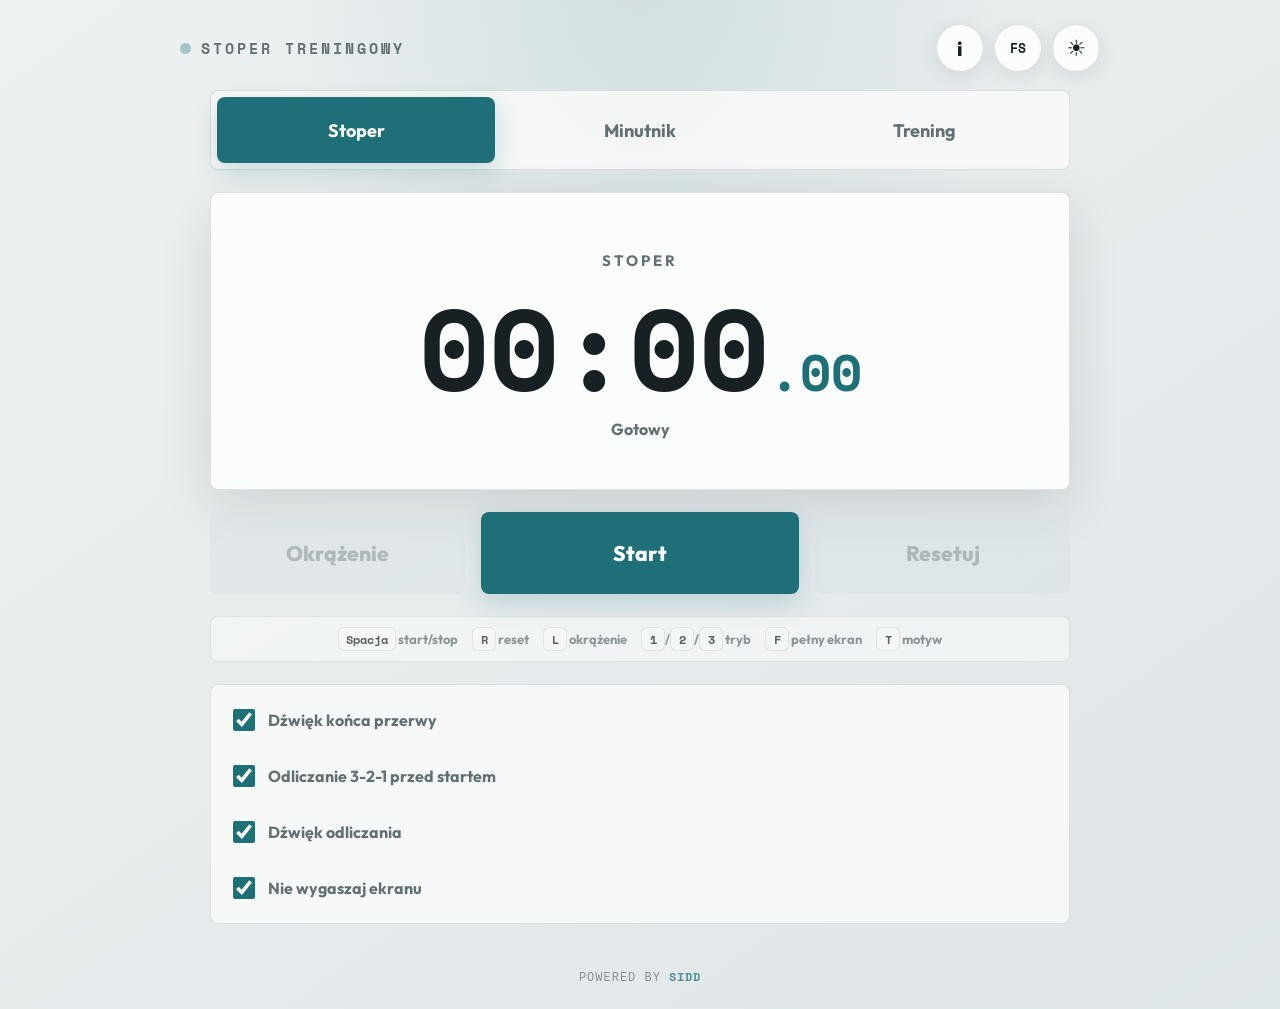
==== commit 34cd2688: "info osekwencjach, del duplikatu info ogolnego" ====
--- a/index.html
+++ b/index.html
@@ -95,12 +95,17 @@
         </label>
       </div>
 
-      <label class="exercise-field" for="exerciseNamesInput">
-        <span>Ćwiczenia: osobno w liniach albo sekwencje po średniku</span>
+      <div class="exercise-field">
+        <label for="exerciseNamesInput">Ćwiczenia</label>
+        <details class="sequence-help">
+          <summary>Jak wpisać sekwencje?</summary>
+          <p>Jedno ćwiczenie w linii oznacza zwykłą listę. Średnik dzieli linię na sekwencję, czyli kilka ćwiczeń wykonywanych razem w każdej serii.</p>
+          <p class="sequence-example">Pompki; Przysiady; Plank</p>
+        </details>
         <textarea id="exerciseNamesInput" rows="4" spellcheck="false">Pompki
 Przysiady
 Plank</textarea>
-      </label>
+      </div>
     </section>
 
     <section class="workout-overview" id="workoutOverview" aria-label="Przebieg treningu" hidden></section>
@@ -136,7 +141,6 @@
     <section class="laps-section" id="lapsSection" aria-label="Okrążenia"></section>
 
     <footer class="app-footer">
-      <button class="text-link" id="footerInfoToggle" type="button">Info</button>
       <span>powered by <strong>Sidd</strong></span>
     </footer>
   </main>
--- a/styles.css
+++ b/styles.css
@@ -407,6 +407,34 @@
   font-weight: 700;
 }
 
+.sequence-help {
+  border: 1px solid var(--border);
+  border-radius: 8px;
+  background: color-mix(in srgb, var(--bg-card) 62%, transparent);
+  color: var(--text-secondary);
+  font-size: 14px;
+  font-weight: 600;
+}
+
+.sequence-help summary {
+  min-height: 42px;
+  padding: 10px 12px;
+  color: var(--accent);
+  cursor: pointer;
+  font-weight: 800;
+}
+
+.sequence-help p {
+  margin: 0;
+  padding: 0 12px 10px;
+  line-height: 1.45;
+}
+
+.sequence-example {
+  color: var(--text-primary);
+  font-family: "Space Mono", monospace;
+}
+
 .exercise-field textarea {
   min-height: 128px;
   resize: vertical;
@@ -633,23 +661,6 @@
   color: var(--accent);
 }
 
-.text-link {
-  border: 0;
-  border-radius: 999px;
-  padding: 8px 12px;
-  background: color-mix(in srgb, var(--bg-card) 74%, transparent);
-  color: var(--text-secondary);
-  cursor: pointer;
-  font-size: 12px;
-  font-weight: 800;
-  letter-spacing: 1px;
-  text-transform: uppercase;
-}
-
-.text-link:hover {
-  color: var(--text-primary);
-}
-
 .info-dialog {
   width: min(92vw, 720px);
   border: 0;
